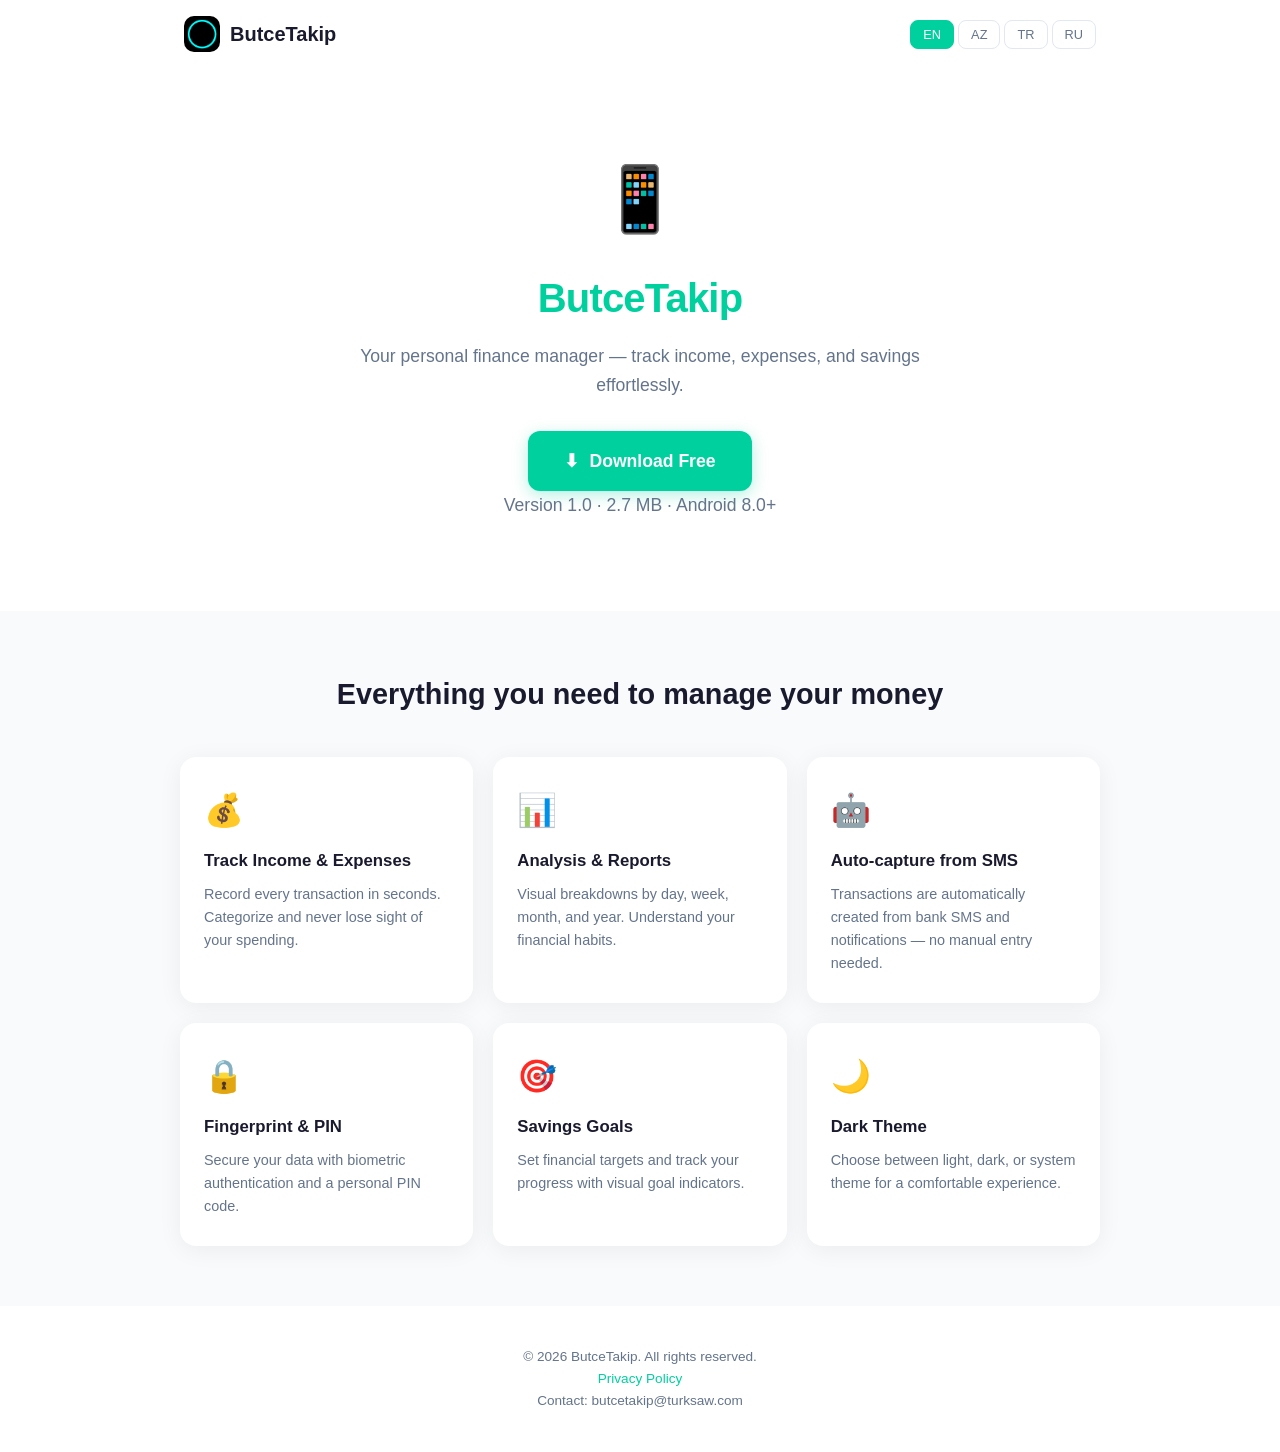
==== index.html @ 0f410baf "Initial release website v1.0 — 4 languages, APK download, privacy policy" ====
<!DOCTYPE html>
<html lang="en">
<head>
<meta charset="UTF-8">
<meta name="viewport" content="width=device-width, initial-scale=1.0">
<title data-i18n="hero.title">ButceTakip</title>
<meta name="description" content="ButceTakip - Personal Finance Manager. Track income, expenses, and savings on Android.">
<link rel="icon" href="img/favicon.png" type="image/png">
<link rel="stylesheet" href="css/style.css">
</head>
<body>

<nav>
  <a href="index.html" class="logo">
    <img src="img/icon.png" alt="ButceTakip">
    <span>ButceTakip</span>
  </a>
  <div class="lang-selector">
    <button class="lang-btn" data-lang="en">EN</button>
    <button class="lang-btn" data-lang="az">AZ</button>
    <button class="lang-btn" data-lang="tr">TR</button>
    <button class="lang-btn" data-lang="ru">RU</button>
  </div>
</nav>

<section class="hero">
  <div class="hero-icon">📱</div>
  <h1><span data-i18n="hero.title">ButceTakip</span></h1>
  <p data-i18n="hero.subtitle">Your personal finance manager — track income, expenses, and savings effortlessly.</p>
  <a href="downloads/ButceTakip-v1.0.apk" class="download-btn">
    ⬇ <span data-i18n="hero.download">Download Free</span>
  </a>
  <p class="version-info" data-i18n="hero.version">Version 1.0 &middot; 2.7 MB &middot; Android 8.0+</p>
</section>

<section class="features">
  <div class="container">
    <h2 data-i18n="features.heading">Everything you need to manage your money</h2>
    <div class="features-grid" id="featuresGrid"></div>
  </div>
</section>

<footer>
  <p data-i18n="footer.copyright">© 2026 ButceTakip. All rights reserved.</p>
  <p><a href="privacy.html" data-i18n="footer.privacy">Privacy Policy</a></p>
  <p data-i18n="footer.contact">Contact: butcetakip@turksaw.com</p>
</footer>

<script src="js/translations.js"></script>
<script src="js/i18n.js"></script>
<script>
function renderFeatures() {
  const lang = getEffectiveLang();
  const t = translations[lang] || translations.en;
  const grid = document.getElementById('featuresGrid');
  grid.innerHTML = '';
  t.features.items.forEach(item => {
    const card = document.createElement('div');
    card.className = 'feature-card';
    card.innerHTML = `
      <div class="feature-icon">${item.icon}</div>
      <h3>${item.title}</h3>
      <p>${item.desc}</p>
    `;
    grid.appendChild(card);
  });
}

const origTranslate = translatePage;
translatePage = function() {
  origTranslate();
  renderFeatures();
};
</script>
</body>
</html>
---- css/style.css ----
:root {
  --primary: #00D09E;
  --primary-dark: #00B88A;
  --primary-light: #E0FFF4;
  --bg: #ffffff;
  --bg-alt: #f8fafc;
  --text: #1a1a2e;
  --text-muted: #64748b;
  --border: #e2e8f0;
  --shadow: 0 4px 24px rgba(0,0,0,0.06);
  --radius: 16px;
  --max-width: 960px;
}

* { margin:0; padding:0; box-sizing:border-box; }

body {
  font-family: -apple-system, BlinkMacSystemFont, 'Segoe UI', Roboto, Oxygen, Ubuntu, sans-serif;
  background: var(--bg);
  color: var(--text);
  line-height: 1.6;
  -webkit-font-smoothing: antialiased;
}

.container { max-width: var(--max-width); margin: 0 auto; padding: 0 20px; }

/* Navigation */
nav {
  display: flex;
  align-items: center;
  justify-content: space-between;
  padding: 16px 24px;
  max-width: var(--max-width);
  margin: 0 auto;
  flex-wrap: wrap;
  gap: 12px;
}

.logo {
  display: flex;
  align-items: center;
  gap: 10px;
  font-weight: 700;
  font-size: 1.25rem;
  color: var(--text);
  text-decoration: none;
}

.logo img { width: 36px; height: 36px; border-radius: 10px; }

.lang-selector {
  display: flex;
  gap: 4px;
}

.lang-btn {
  background: none;
  border: 1px solid var(--border);
  border-radius: 8px;
  padding: 6px 12px;
  font-size: 0.8rem;
  cursor: pointer;
  color: var(--text-muted);
  transition: all 0.2s;
}

.lang-btn:hover { border-color: var(--primary); color: var(--text); }
.lang-btn.active { background: var(--primary); color: #fff; border-color: var(--primary); }

/* Hero */
.hero {
  text-align: center;
  padding: 80px 20px 60px;
}

.hero-icon { font-size: 4rem; margin-bottom: 16px; }

.hero h1 {
  font-size: 2.5rem;
  font-weight: 800;
  letter-spacing: -0.02em;
  margin-bottom: 12px;
}

.hero h1 span { color: var(--primary); }

.hero p {
  font-size: 1.1rem;
  color: var(--text-muted);
  max-width: 600px;
  margin: 0 auto 32px;
}

/* Download button */
.download-btn {
  display: inline-flex;
  align-items: center;
  gap: 10px;
  background: var(--primary);
  color: #fff;
  border: none;
  border-radius: 12px;
  padding: 16px 36px;
  font-size: 1.1rem;
  font-weight: 600;
  cursor: pointer;
  text-decoration: none;
  transition: all 0.2s;
  box-shadow: 0 4px 16px rgba(0,208,158,0.3);
}

.download-btn:hover {
  background: var(--primary-dark);
  transform: translateY(-2px);
  box-shadow: 0 6px 24px rgba(0,208,158,0.4);
}

.version-info {
  margin-top: 12px;
  font-size: 0.85rem;
  color: var(--text-muted);
}

/* Features */
.features {
  padding: 60px 20px;
  background: var(--bg-alt);
}

.features h2 {
  text-align: center;
  font-size: 1.8rem;
  margin-bottom: 40px;
}

.features-grid {
  display: grid;
  grid-template-columns: repeat(auto-fit, minmax(240px, 1fr));
  gap: 20px;
  max-width: var(--max-width);
  margin: 0 auto;
}

.feature-card {
  background: var(--bg);
  border-radius: var(--radius);
  padding: 28px 24px;
  box-shadow: var(--shadow);
  transition: transform 0.2s;
}

.feature-card:hover { transform: translateY(-4px); }

.feature-icon { font-size: 2rem; margin-bottom: 12px; }
.feature-card h3 { font-size: 1.05rem; margin-bottom: 8px; }
.feature-card p { font-size: 0.9rem; color: var(--text-muted); }

/* Footer */
footer {
  text-align: center;
  padding: 40px 20px;
  font-size: 0.85rem;
  color: var(--text-muted);
}

footer a { color: var(--primary); text-decoration: none; }
footer a:hover { text-decoration: underline; }

/* Privacy page */
.privacy { padding: 40px 20px 80px; }

.privacy h1 {
  font-size: 2rem;
  margin-bottom: 8px;
}

.privacy .last-updated {
  color: var(--text-muted);
  font-size: 0.85rem;
  margin-bottom: 32px;
}

.privacy h2 {
  font-size: 1.2rem;
  margin: 28px 0 12px;
  color: var(--text);
}

.privacy p, .privacy ul {
  color: var(--text-muted);
  margin-bottom: 16px;
  line-height: 1.7;
}

.privacy ul { padding-left: 24px; }
.privacy li { margin-bottom: 6px; }

/* Back link */
.back-link {
  display: inline-flex;
  align-items: center;
  gap: 6px;
  color: var(--primary);
  text-decoration: none;
  font-size: 0.9rem;
  margin-bottom: 20px;
}

.back-link:hover { text-decoration: underline; }

/* Responsive */
@media (max-width: 640px) {
  .hero h1 { font-size: 1.75rem; }
  .hero { padding: 48px 20px 40px; }
  .features-grid { grid-template-columns: 1fr; }
  nav { justify-content: center; }
  .download-btn { width: 100%; justify-content: center; }
}
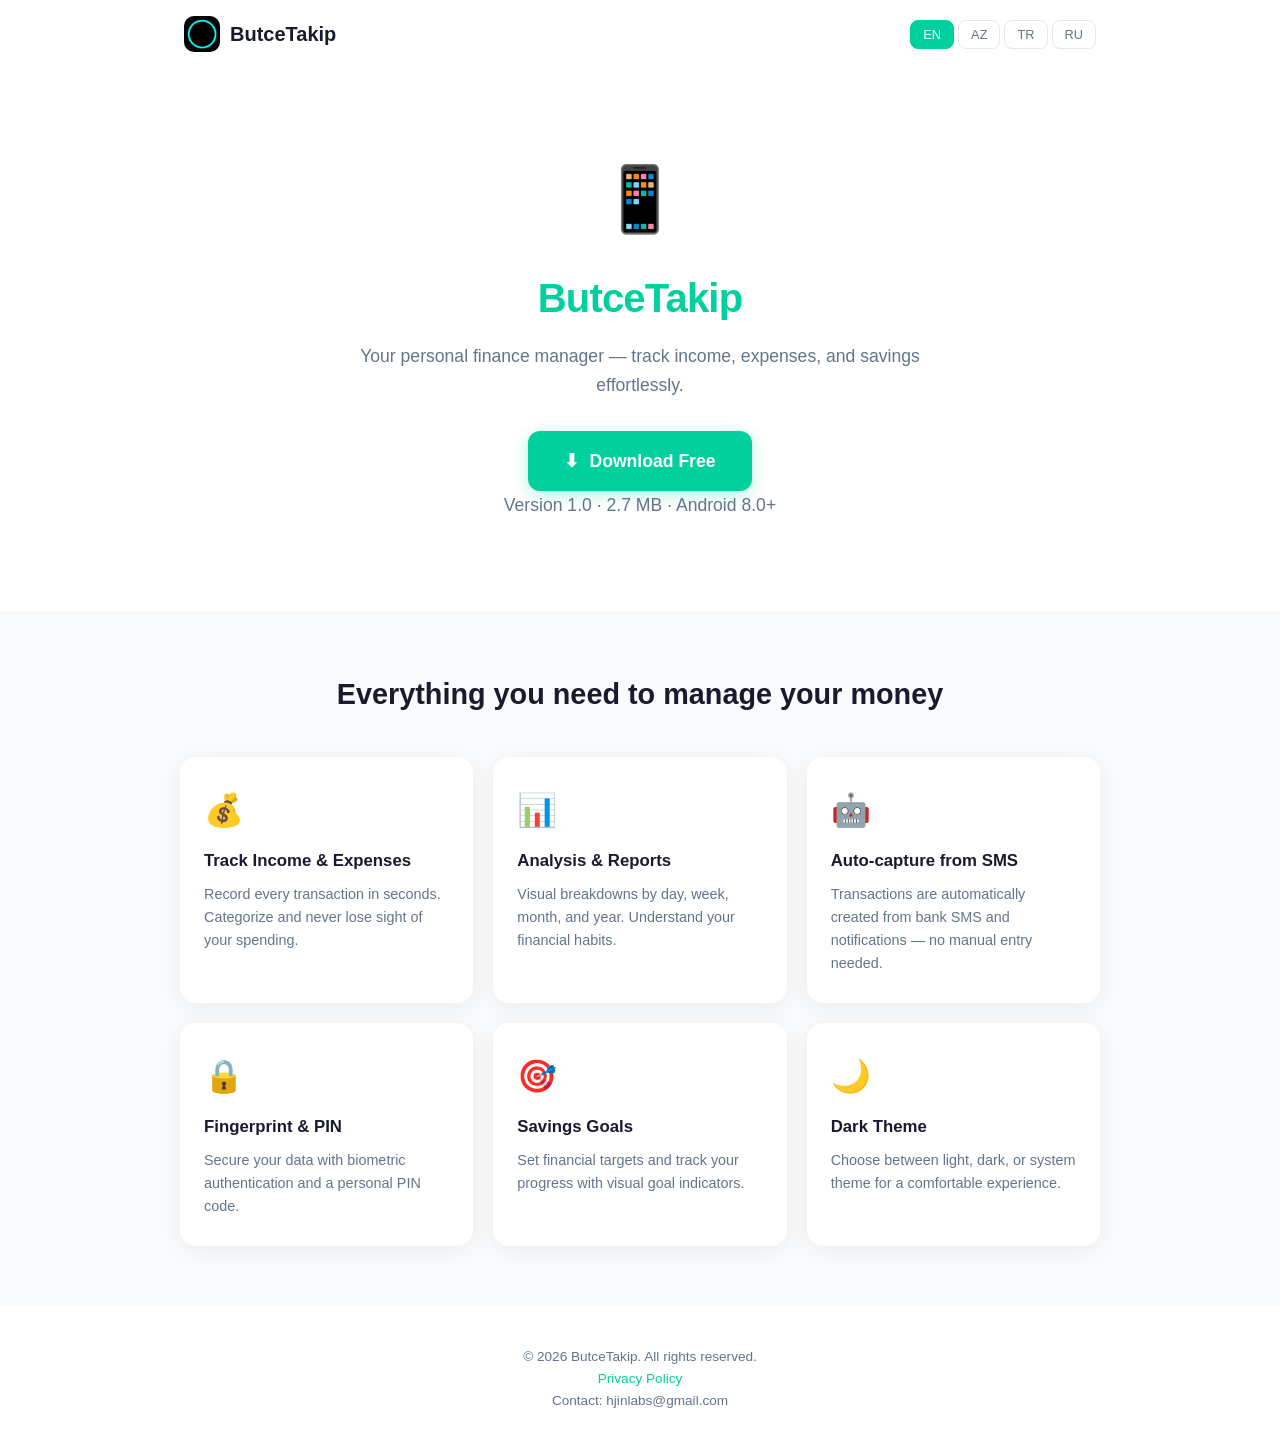
==== commit 53fa4428: "Update contact email: butcetakip@turksaw.com → hjinlabs@gmail.com" ====
--- a/index.html
+++ b/index.html
@@ -43,7 +43,7 @@
 <footer>
   <p data-i18n="footer.copyright">© 2026 ButceTakip. All rights reserved.</p>
   <p><a href="privacy.html" data-i18n="footer.privacy">Privacy Policy</a></p>
-  <p data-i18n="footer.contact">Contact: butcetakip@turksaw.com</p>
+  <p data-i18n="footer.contact">Contact: hjinlabs@gmail.com</p>
 </footer>
 
 <script src="js/translations.js"></script>
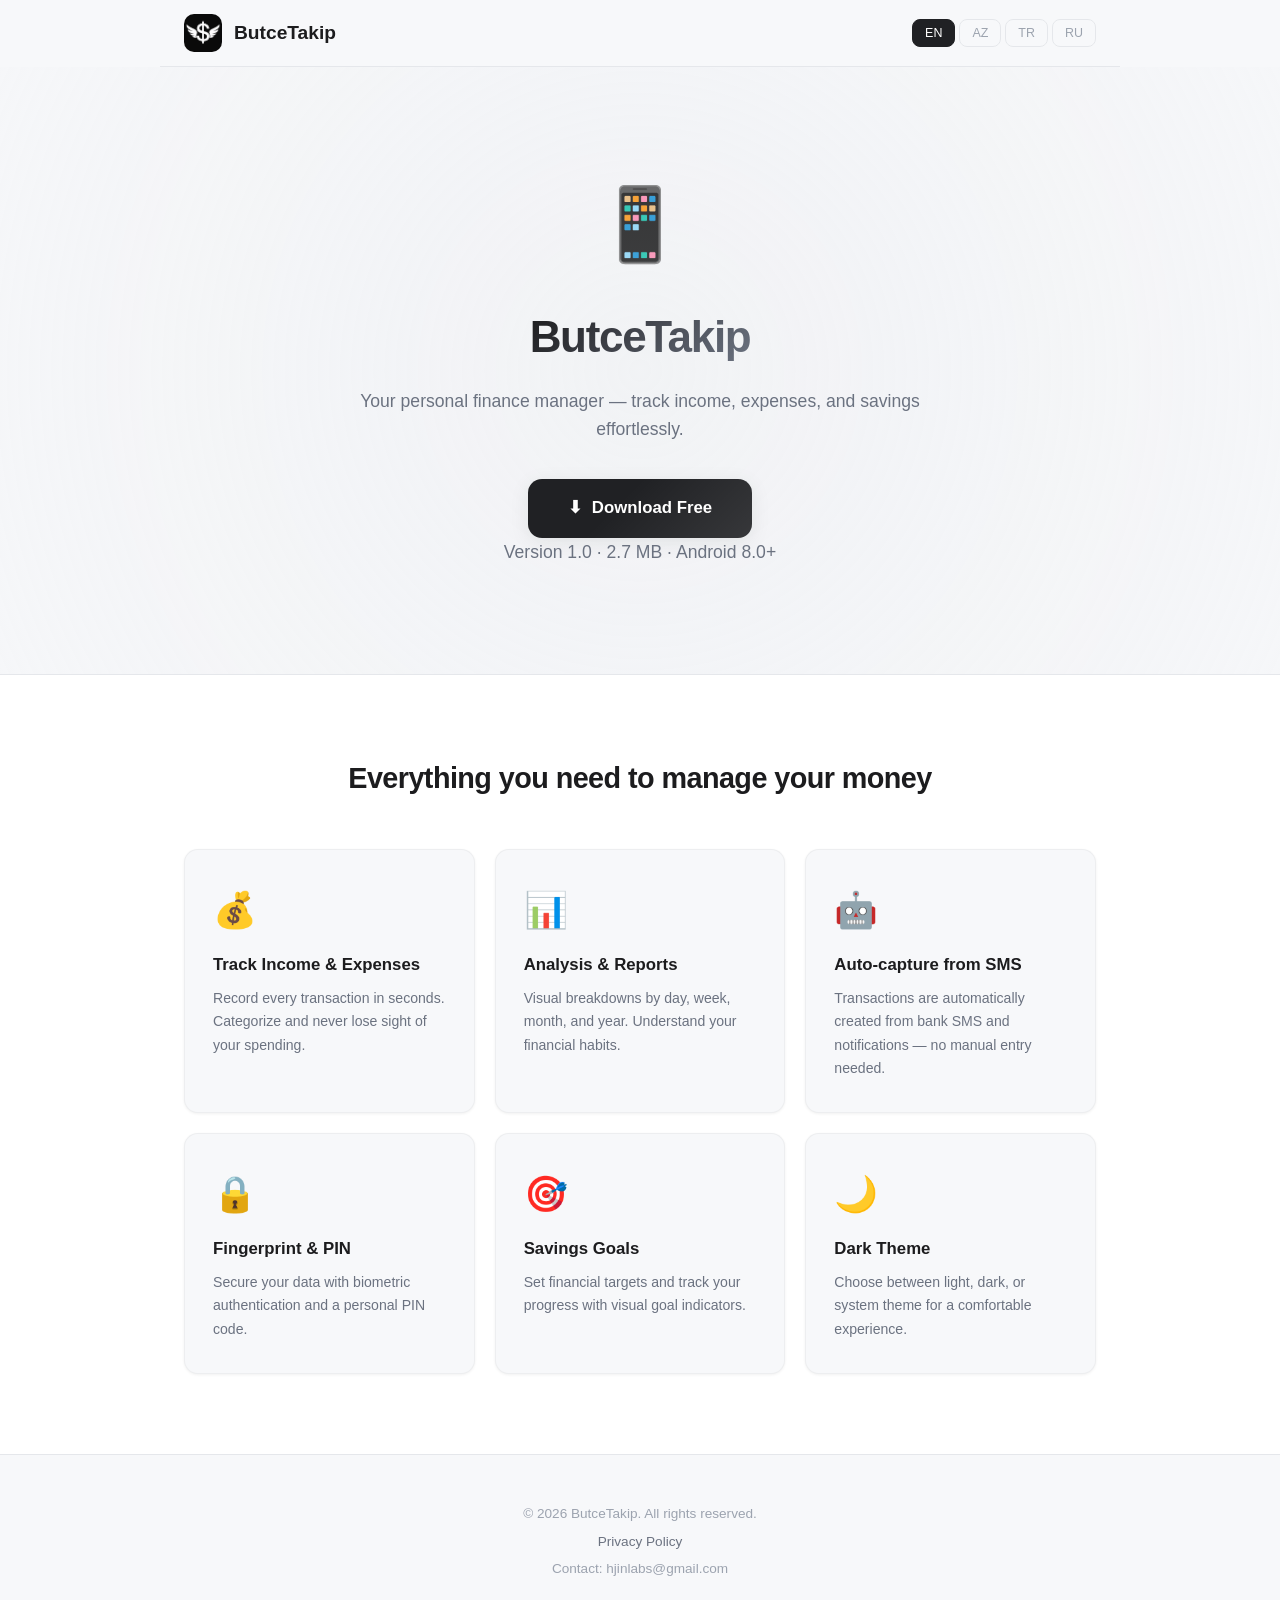
==== commit cc4640ff: "Modern redesign: black/white theme, scroll/fade animations, new logo" ====
--- a/index.html
+++ b/index.html
@@ -54,9 +54,10 @@
   const t = translations[lang] || translations.en;
   const grid = document.getElementById('featuresGrid');
   grid.innerHTML = '';
-  t.features.items.forEach(item => {
+  t.features.items.forEach((item, i) => {
     const card = document.createElement('div');
     card.className = 'feature-card';
+    card.style.transitionDelay = (i * 0.08) + 's';
     card.innerHTML = `
       <div class="feature-icon">${item.icon}</div>
       <h3>${item.title}</h3>
@@ -64,6 +65,27 @@
     `;
     grid.appendChild(card);
   });
+  setTimeout(observeCards, 100);
+}
+
+function observeCards() {
+  const observer = new IntersectionObserver((entries) => {
+    entries.forEach(entry => {
+      if (entry.isIntersecting) {
+        entry.target.classList.add('visible');
+        observer.unobserve(entry.target);
+      }
+    });
+  }, { threshold: 0.15 });
+  document.querySelectorAll('.feature-card').forEach(c => observer.observe(c));
+}
+
+function observeNav() {
+  const nav = document.querySelector('nav');
+  const observer = new IntersectionObserver(([e]) => {
+    nav.classList.toggle('scrolled', !e.isIntersecting);
+  }, { threshold: 0 });
+  observer.observe(document.querySelector('.hero'));
 }
 
 const origTranslate = translatePage;
@@ -71,6 +93,10 @@
   origTranslate();
   renderFeatures();
 };
+
+document.addEventListener('DOMContentLoaded', () => {
+  observeNav();
+});
 </script>
 </body>
 </html>
--- a/css/style.css
+++ b/css/style.css
@@ -1,52 +1,122 @@
 :root {
-  --primary: #00D09E;
-  --primary-dark: #00B88A;
-  --primary-light: #E0FFF4;
-  --bg: #ffffff;
-  --bg-alt: #f8fafc;
-  --text: #1a1a2e;
-  --text-muted: #64748b;
-  --border: #e2e8f0;
-  --shadow: 0 4px 24px rgba(0,0,0,0.06);
-  --radius: 16px;
+  --bg: #F7F8FA;
+  --bg-alt: #FFFFFF;
+  --text: #1C1C1E;
+  --text-muted: #6B7280;
+  --text-light: #9CA3AF;
+  --primary: #202124;
+  --on-primary: #FFFFFF;
+  --primary-hover: #3A3B3F;
+  --border: #E5E7EB;
+  --shadow-sm: 0 1px 3px rgba(0,0,0,0.06);
+  --shadow-md: 0 4px 20px rgba(0,0,0,0.08);
+  --shadow-lg: 0 8px 40px rgba(0,0,0,0.12);
+  --radius-sm: 8px;
+  --radius-md: 14px;
+  --radius-lg: 20px;
   --max-width: 960px;
-}
-
-* { margin:0; padding:0; box-sizing:border-box; }
+  --nav-blur: rgba(247,248,250,0.85);
+  --card-border: rgba(0,0,0,0.04);
+}
+
+@media (prefers-color-scheme: dark) {
+  :root {
+    --bg: #101112;
+    --bg-alt: #191B1D;
+    --text: #F4F4F5;
+    --text-muted: #A1A1AA;
+    --text-light: #71717A;
+    --primary: #F4F4F5;
+    --on-primary: #111111;
+    --primary-hover: #D4D4D8;
+    --border: #2D3033;
+    --shadow-sm: 0 1px 3px rgba(0,0,0,0.3);
+    --shadow-md: 0 4px 20px rgba(0,0,0,0.4);
+    --shadow-lg: 0 8px 40px rgba(0,0,0,0.5);
+    --nav-blur: rgba(16,17,18,0.85);
+    --card-border: rgba(255,255,255,0.04);
+  }
+}
+
+*, *::before, *::after {
+  margin: 0;
+  padding: 0;
+  box-sizing: border-box;
+}
+
+html {
+  scroll-behavior: smooth;
+}
 
 body {
-  font-family: -apple-system, BlinkMacSystemFont, 'Segoe UI', Roboto, Oxygen, Ubuntu, sans-serif;
+  font-family: -apple-system, BlinkMacSystemFont, 'Segoe UI', Roboto, Oxygen, Ubuntu, Cantarell, sans-serif;
   background: var(--bg);
   color: var(--text);
   line-height: 1.6;
   -webkit-font-smoothing: antialiased;
-}
-
-.container { max-width: var(--max-width); margin: 0 auto; padding: 0 20px; }
+  -moz-osx-font-smoothing: grayscale;
+  opacity: 0;
+  animation: bodyFadeIn 0.6s ease forwards;
+}
+
+@keyframes bodyFadeIn {
+  to { opacity: 1; }
+}
+
+.container {
+  max-width: var(--max-width);
+  margin: 0 auto;
+  padding: 0 24px;
+}
 
 /* Navigation */
 nav {
+  position: sticky;
+  top: 0;
+  z-index: 100;
   display: flex;
   align-items: center;
   justify-content: space-between;
-  padding: 16px 24px;
+  padding: 14px 24px;
   max-width: var(--max-width);
   margin: 0 auto;
-  flex-wrap: wrap;
   gap: 12px;
+  background: var(--nav-blur);
+  backdrop-filter: blur(16px);
+  -webkit-backdrop-filter: blur(16px);
+  border-bottom: 1px solid var(--border);
+  transition: box-shadow 0.3s;
+}
+
+nav.scrolled {
+  box-shadow: var(--shadow-sm);
 }
 
 .logo {
   display: flex;
   align-items: center;
-  gap: 10px;
+  gap: 12px;
   font-weight: 700;
-  font-size: 1.25rem;
+  font-size: 1.2rem;
   color: var(--text);
   text-decoration: none;
-}
-
-.logo img { width: 36px; height: 36px; border-radius: 10px; }
+  transition: opacity 0.2s;
+}
+
+.logo:hover {
+  opacity: 0.8;
+}
+
+.logo img {
+  width: 38px;
+  height: 38px;
+  border-radius: 10px;
+  transition: transform 0.3s ease;
+}
+
+.logo:hover img {
+  transform: scale(1.05);
+}
 
 .lang-selector {
   display: flex;
@@ -56,39 +126,97 @@
 .lang-btn {
   background: none;
   border: 1px solid var(--border);
-  border-radius: 8px;
+  border-radius: var(--radius-sm);
   padding: 6px 12px;
-  font-size: 0.8rem;
+  font-size: 0.78rem;
+  font-weight: 500;
   cursor: pointer;
-  color: var(--text-muted);
-  transition: all 0.2s;
-}
-
-.lang-btn:hover { border-color: var(--primary); color: var(--text); }
-.lang-btn.active { background: var(--primary); color: #fff; border-color: var(--primary); }
+  color: var(--text-light);
+  transition: all 0.25s ease;
+  position: relative;
+}
+
+.lang-btn:hover {
+  border-color: var(--primary);
+  color: var(--text);
+  transform: translateY(-1px);
+}
+
+.lang-btn:active {
+  transform: translateY(0);
+}
+
+.lang-btn.active {
+  background: var(--primary);
+  color: var(--on-primary);
+  border-color: var(--primary);
+}
 
 /* Hero */
 .hero {
   text-align: center;
-  padding: 80px 20px 60px;
-}
-
-.hero-icon { font-size: 4rem; margin-bottom: 16px; }
+  padding: 100px 24px 72px;
+  position: relative;
+  overflow: hidden;
+}
+
+.hero::before {
+  content: '';
+  position: absolute;
+  top: -50%;
+  left: -50%;
+  width: 200%;
+  height: 200%;
+  background: radial-gradient(circle at 50% 50%, var(--border) 0%, transparent 60%);
+  opacity: 0.3;
+  animation: heroGlow 8s ease-in-out infinite alternate;
+}
+
+@keyframes heroGlow {
+  0% { transform: translate(0, 0); }
+  100% { transform: translate(5%, 5%); }
+}
+
+.hero-icon {
+  font-size: 4.5rem;
+  margin-bottom: 20px;
+  display: block;
+  animation: floatIcon 3s ease-in-out infinite;
+}
+
+@keyframes floatIcon {
+  0%, 100% { transform: translateY(0); }
+  50% { transform: translateY(-10px); }
+}
 
 .hero h1 {
-  font-size: 2.5rem;
+  font-size: 2.75rem;
   font-weight: 800;
-  letter-spacing: -0.02em;
-  margin-bottom: 12px;
-}
-
-.hero h1 span { color: var(--primary); }
+  letter-spacing: -0.03em;
+  margin-bottom: 14px;
+  position: relative;
+  animation: slideUp 0.8s ease forwards;
+}
+
+.hero h1 span {
+  background: linear-gradient(135deg, var(--text), var(--text-muted));
+  -webkit-background-clip: text;
+  -webkit-text-fill-color: transparent;
+  background-clip: text;
+}
 
 .hero p {
   font-size: 1.1rem;
   color: var(--text-muted);
-  max-width: 600px;
-  margin: 0 auto 32px;
+  max-width: 560px;
+  margin: 0 auto 36px;
+  animation: slideUp 0.8s ease 0.1s forwards;
+  opacity: 0;
+}
+
+@keyframes slideUp {
+  from { opacity: 0; transform: translateY(20px); }
+  to { opacity: 1; transform: translateY(0); }
 }
 
 /* Download button */
@@ -97,45 +225,71 @@
   align-items: center;
   gap: 10px;
   background: var(--primary);
-  color: #fff;
+  color: var(--on-primary);
   border: none;
-  border-radius: 12px;
-  padding: 16px 36px;
-  font-size: 1.1rem;
+  border-radius: var(--radius-md);
+  padding: 16px 40px;
+  font-size: 1.05rem;
   font-weight: 600;
   cursor: pointer;
   text-decoration: none;
-  transition: all 0.2s;
-  box-shadow: 0 4px 16px rgba(0,208,158,0.3);
+  transition: all 0.3s ease;
+  box-shadow: var(--shadow-md);
+  position: relative;
+  overflow: hidden;
+  animation: slideUp 0.8s ease 0.2s forwards;
+  opacity: 0;
+}
+
+.download-btn::after {
+  content: '';
+  position: absolute;
+  inset: 0;
+  background: linear-gradient(135deg, transparent 40%, rgba(255,255,255,0.1) 100%);
+  pointer-events: none;
 }
 
 .download-btn:hover {
-  background: var(--primary-dark);
-  transform: translateY(-2px);
-  box-shadow: 0 6px 24px rgba(0,208,158,0.4);
+  background: var(--primary-hover);
+  transform: translateY(-3px);
+  box-shadow: var(--shadow-lg);
+}
+
+.download-btn:active {
+  transform: translateY(-1px);
 }
 
 .version-info {
-  margin-top: 12px;
-  font-size: 0.85rem;
-  color: var(--text-muted);
+  margin-top: 14px;
+  font-size: 0.82rem;
+  color: var(--text-light);
+  animation: slideUp 0.8s ease 0.3s forwards;
+  opacity: 0;
 }
 
 /* Features */
 .features {
-  padding: 60px 20px;
+  padding: 80px 0;
   background: var(--bg-alt);
+  border-top: 1px solid var(--border);
+  border-bottom: 1px solid var(--border);
+}
+
+.features .container {
+  padding: 0 24px;
 }
 
 .features h2 {
   text-align: center;
   font-size: 1.8rem;
-  margin-bottom: 40px;
+  font-weight: 700;
+  margin-bottom: 48px;
+  letter-spacing: -0.02em;
 }
 
 .features-grid {
   display: grid;
-  grid-template-columns: repeat(auto-fit, minmax(240px, 1fr));
+  grid-template-columns: repeat(auto-fit, minmax(260px, 1fr));
   gap: 20px;
   max-width: var(--max-width);
   margin: 0 auto;
@@ -143,76 +297,144 @@
 
 .feature-card {
   background: var(--bg);
-  border-radius: var(--radius);
-  padding: 28px 24px;
-  box-shadow: var(--shadow);
-  transition: transform 0.2s;
-}
-
-.feature-card:hover { transform: translateY(-4px); }
-
-.feature-icon { font-size: 2rem; margin-bottom: 12px; }
-.feature-card h3 { font-size: 1.05rem; margin-bottom: 8px; }
-.feature-card p { font-size: 0.9rem; color: var(--text-muted); }
+  border-radius: var(--radius-md);
+  padding: 32px 28px;
+  border: 1px solid var(--card-border);
+  box-shadow: var(--shadow-sm);
+  transition: all 0.35s cubic-bezier(0.25, 0.46, 0.45, 0.94);
+  opacity: 0;
+  transform: translateY(30px);
+}
+
+.feature-card.visible {
+  opacity: 1;
+  transform: translateY(0);
+}
+
+.feature-card:hover {
+  transform: translateY(-6px) scale(1.02);
+  box-shadow: var(--shadow-md);
+  border-color: var(--primary);
+}
+
+.feature-icon {
+  font-size: 2.2rem;
+  margin-bottom: 14px;
+  display: block;
+}
+
+.feature-card h3 {
+  font-size: 1.05rem;
+  font-weight: 700;
+  margin-bottom: 8px;
+  color: var(--text);
+}
+
+.feature-card p {
+  font-size: 0.88rem;
+  color: var(--text-muted);
+  line-height: 1.65;
+}
 
 /* Footer */
 footer {
   text-align: center;
-  padding: 40px 20px;
+  padding: 48px 24px;
   font-size: 0.85rem;
-  color: var(--text-muted);
-}
-
-footer a { color: var(--primary); text-decoration: none; }
-footer a:hover { text-decoration: underline; }
+  color: var(--text-light);
+}
+
+footer a {
+  color: var(--text-muted);
+  text-decoration: none;
+  transition: color 0.2s;
+}
+
+footer a:hover {
+  color: var(--text);
+  text-decoration: underline;
+}
+
+footer p + p {
+  margin-top: 6px;
+}
 
 /* Privacy page */
-.privacy { padding: 40px 20px 80px; }
+.privacy {
+  padding: 48px 24px 96px;
+  max-width: 720px;
+  margin: 0 auto;
+}
 
 .privacy h1 {
   font-size: 2rem;
-  margin-bottom: 8px;
+  font-weight: 800;
+  margin-bottom: 6px;
+  letter-spacing: -0.02em;
 }
 
 .privacy .last-updated {
-  color: var(--text-muted);
+  color: var(--text-light);
   font-size: 0.85rem;
-  margin-bottom: 32px;
+  margin-bottom: 36px;
 }
 
 .privacy h2 {
   font-size: 1.2rem;
-  margin: 28px 0 12px;
+  font-weight: 700;
+  margin: 36px 0 12px;
   color: var(--text);
 }
 
 .privacy p, .privacy ul {
   color: var(--text-muted);
   margin-bottom: 16px;
-  line-height: 1.7;
-}
-
-.privacy ul { padding-left: 24px; }
-.privacy li { margin-bottom: 6px; }
+  line-height: 1.75;
+}
+
+.privacy ul {
+  padding-left: 24px;
+}
+
+.privacy li {
+  margin-bottom: 8px;
+}
+
+.privacy a {
+  color: var(--text);
+  text-decoration: underline;
+  text-underline-offset: 2px;
+}
+
+.privacy a:hover {
+  color: var(--text-muted);
+}
 
 /* Back link */
 .back-link {
   display: inline-flex;
   align-items: center;
   gap: 6px;
-  color: var(--primary);
+  color: var(--text-muted);
   text-decoration: none;
   font-size: 0.9rem;
-  margin-bottom: 20px;
-}
-
-.back-link:hover { text-decoration: underline; }
+  margin-bottom: 24px;
+  transition: color 0.2s, transform 0.2s;
+}
+
+.back-link:hover {
+  color: var(--text);
+  transform: translateX(-4px);
+}
 
 /* Responsive */
 @media (max-width: 640px) {
-  .hero h1 { font-size: 1.75rem; }
-  .hero { padding: 48px 20px 40px; }
+  .hero h1 { font-size: 1.85rem; }
+  .hero { padding: 64px 20px 48px; }
+  .features { padding: 48px 0; }
+  .features h2 { font-size: 1.4rem; }
   .features-grid { grid-template-columns: 1fr; }
-  nav { justify-content: center; }
-  .download-btn { width: 100%; justify-content: center; }
-}
+  nav { padding: 12px 16px; }
+  .download-btn { width: 100%; justify-content: center; padding: 14px 24px; }
+  .privacy { padding: 32px 20px 64px; }
+}
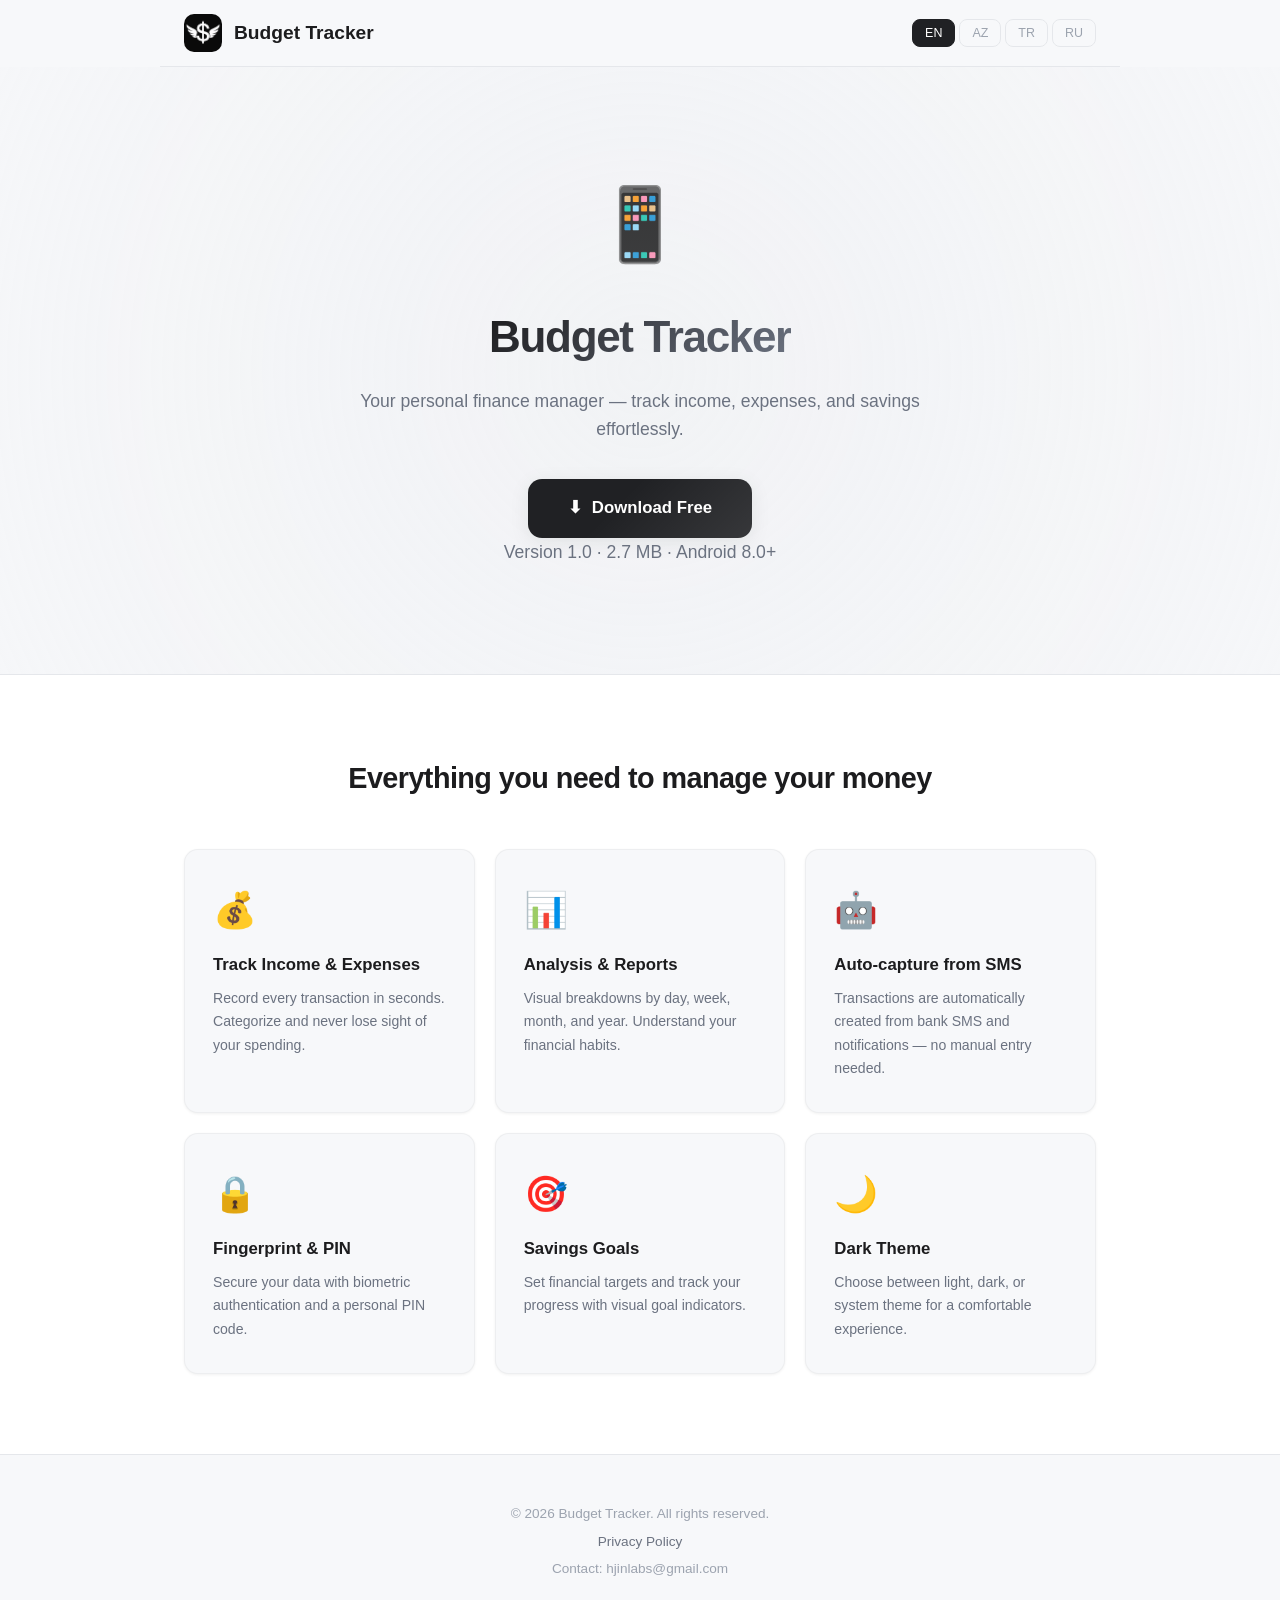
==== commit 8950da30: "Fix site name: ButceTakip -> Budget Tracker in all languages" ====
--- a/index.html
+++ b/index.html
@@ -3,7 +3,7 @@
 <head>
 <meta charset="UTF-8">
 <meta name="viewport" content="width=device-width, initial-scale=1.0">
-<title data-i18n="hero.title">ButceTakip</title>
+<title data-i18n="hero.title">Budget Tracker</title>
 <meta name="description" content="ButceTakip - Personal Finance Manager. Track income, expenses, and savings on Android.">
 <link rel="icon" href="img/favicon.png" type="image/png">
 <link rel="stylesheet" href="css/style.css">
@@ -13,7 +13,7 @@
 <nav>
   <a href="index.html" class="logo">
     <img src="img/icon.png" alt="ButceTakip">
-    <span>ButceTakip</span>
+    <span data-i18n="nav.brand">Budget Tracker</span>
   </a>
   <div class="lang-selector">
     <button class="lang-btn" data-lang="en">EN</button>
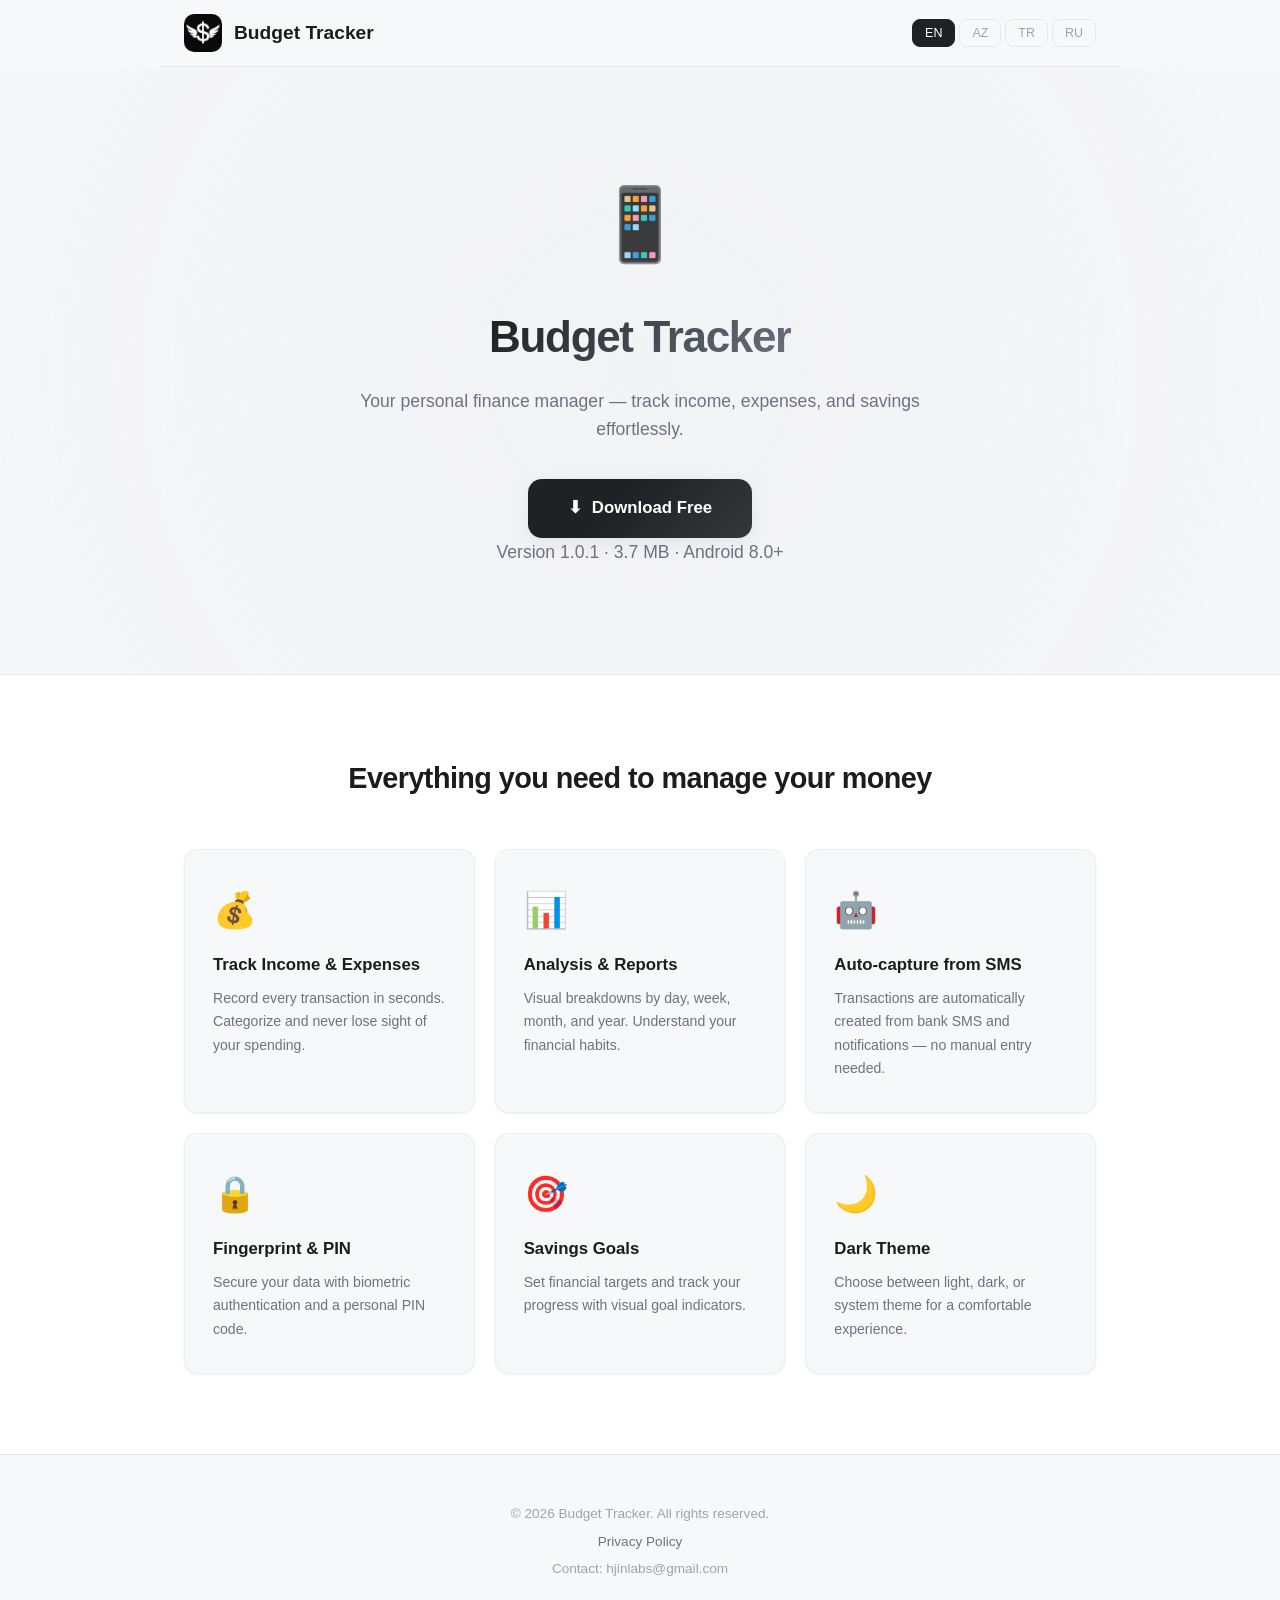
==== commit 8de2a141: "release: v1.0.1 APK (Samsung A10 crash fix'leri)" ====
--- a/index.html
+++ b/index.html
@@ -4,7 +4,7 @@
 <meta charset="UTF-8">
 <meta name="viewport" content="width=device-width, initial-scale=1.0">
 <title data-i18n="hero.title">Budget Tracker</title>
-<meta name="description" content="ButceTakip - Personal Finance Manager. Track income, expenses, and savings on Android.">
+<meta name="description" content="Budget Tracker - Personal Finance Manager. Track income, expenses, and savings on Android.">
 <link rel="icon" href="img/favicon.png" type="image/png">
 <link rel="stylesheet" href="css/style.css">
 </head>
@@ -12,7 +12,7 @@
 
 <nav>
   <a href="index.html" class="logo">
-    <img src="img/icon.png" alt="ButceTakip">
+    <img src="img/icon.png" alt="Budget Tracker">
     <span data-i18n="nav.brand">Budget Tracker</span>
   </a>
   <div class="lang-selector">
@@ -25,9 +25,9 @@
 
 <section class="hero">
   <div class="hero-icon">📱</div>
-  <h1><span data-i18n="hero.title">ButceTakip</span></h1>
+  <h1><span data-i18n="hero.title">Budget Tracker</span></h1>
   <p data-i18n="hero.subtitle">Your personal finance manager — track income, expenses, and savings effortlessly.</p>
-  <a href="downloads/ButceTakip-v1.0.apk" class="download-btn">
+  <a href="downloads/ButceTakip-v1.0.1.apk" class="download-btn">
     ⬇ <span data-i18n="hero.download">Download Free</span>
   </a>
   <p class="version-info" data-i18n="hero.version">Version 1.0 &middot; 2.7 MB &middot; Android 8.0+</p>
@@ -41,7 +41,7 @@
 </section>
 
 <footer>
-  <p data-i18n="footer.copyright">© 2026 ButceTakip. All rights reserved.</p>
+  <p data-i18n="footer.copyright">© 2026 Budget Tracker. All rights reserved.</p>
   <p><a href="privacy.html" data-i18n="footer.privacy">Privacy Policy</a></p>
   <p data-i18n="footer.contact">Contact: hjinlabs@gmail.com</p>
 </footer>
